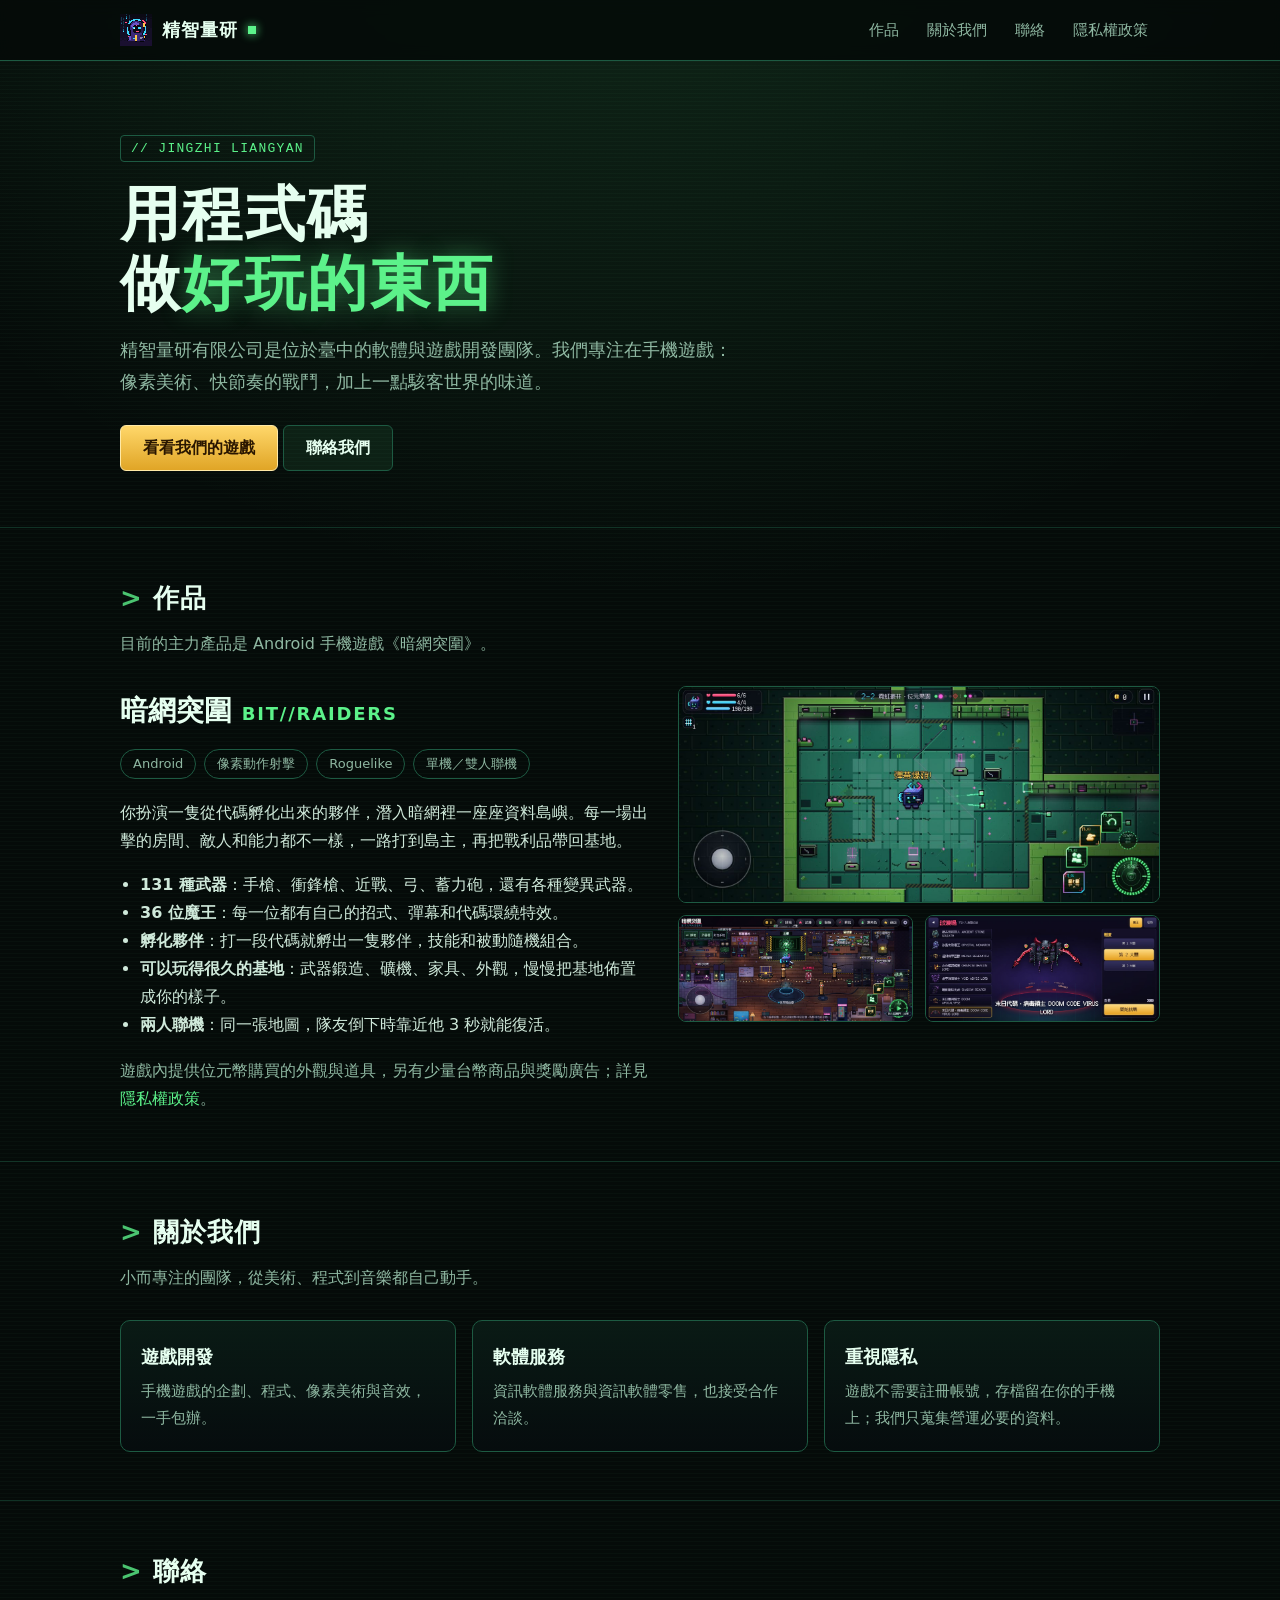
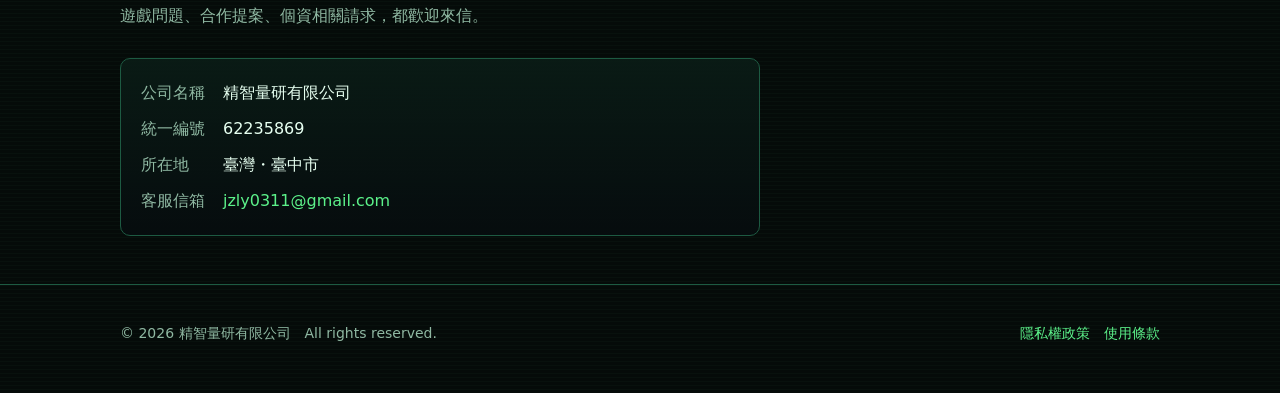
==== index.html @ 12653c2c "Publish company website Co-Authored-By: Claude Sonnet 5.5 <noreply@anthropic.com> Claude-Session: ht" ====
<!doctype html>
<html lang="zh-Hant">
<head>
<meta charset="utf-8">
<meta name="viewport" content="width=device-width,initial-scale=1">
<title>精智量研有限公司｜遊戲與軟體開發</title>
<meta name="description" content="精智量研有限公司是位於臺中的軟體與遊戲開發公司，代表作《暗網突圍 BIT//RAIDERS》。">
<link rel="icon" href="img/icon.png">
<link rel="stylesheet" href="style.css">
<script src="config.js"></script>
</head>
<body>
<header class="top"><div class="wrap">
  <a class="brand" href="#top"><img src="img/icon.png" alt=""><span>精智量研</span><i></i></a>
  <nav><a href="#games">作品</a><a href="#about">關於我們</a><a href="#contact">聯絡</a><a href="privacy.html">隱私權政策</a></nav>
</div></header>

<main id="top">
<div class="wrap">
  <div class="hero">
    <span class="tag">// JINGZHI LIANGYAN</span>
    <h1>用程式碼<br>做<em>好玩的東西</em></h1>
    <p>精智量研有限公司是位於臺中的軟體與遊戲開發團隊。我們專注在手機遊戲：像素美術、快節奏的戰鬥，加上一點駭客世界的味道。</p>
    <a class="btn go" href="#games">看看我們的遊戲</a> <a class="btn" href="#contact">聯絡我們</a>
  </div>
</div>

<section id="games"><div class="wrap">
  <h2>作品</h2>
  <p class="sub">目前的主力產品是 Android 手機遊戲《暗網突圍》。</p>
  <div class="game">
    <div>
      <h3 style="font-size:28px;margin:0 0 4px">暗網突圍 <span style="color:var(--g);font-size:18px;letter-spacing:.1em">BIT//RAIDERS</span></h3>
      <div class="chips"><span>Android</span><span>像素動作射擊</span><span>Roguelike</span><span>單機／雙人聯機</span></div>
      <p style="color:#cfe9da">你扮演一隻從代碼孵化出來的夥伴，潛入暗網裡一座座資料島嶼。每一場出擊的房間、敵人和能力都不一樣，一路打到島主，再把戰利品帶回基地。</p>
      <ul style="color:#cfe9da;padding-left:20px">
        <li><b>131 種武器</b>：手槍、衝鋒槍、近戰、弓、蓄力砲，還有各種變異武器。</li>
        <li><b>36 位魔王</b>：每一位都有自己的招式、彈幕和代碼環繞特效。</li>
        <li><b>孵化夥伴</b>：打一段代碼就孵出一隻夥伴，技能和被動隨機組合。</li>
        <li><b>可以玩得很久的基地</b>：武器鍛造、礦機、家具、外觀，慢慢把基地佈置成你的樣子。</li>
        <li><b>兩人聯機</b>：同一張地圖，隊友倒下時靠近他 3 秒就能復活。</li>
      </ul>
      <p class="sub" style="margin:18px 0 0">遊戲內提供位元幣購買的外觀與道具，另有少量台幣商品與獎勵廣告；詳見<a href="privacy.html">隱私權政策</a>。</p>
    </div>
    <div class="shots">
      <img src="img/battle.jpg" alt="《暗網突圍》戰鬥畫面" loading="lazy">
      <div class="two"><img src="img/lobby.jpg" alt="《暗網突圍》駭客基地" loading="lazy"><img src="img/boss.jpg" alt="《暗網突圍》魔王" loading="lazy"></div>
    </div>
  </div>
</div></section>

<section id="about"><div class="wrap">
  <h2>關於我們</h2>
  <p class="sub">小而專注的團隊，從美術、程式到音樂都自己動手。</p>
  <div class="grid">
    <div class="card"><h3>遊戲開發</h3><p>手機遊戲的企劃、程式、像素美術與音效，一手包辦。</p></div>
    <div class="card"><h3>軟體服務</h3><p>資訊軟體服務與資訊軟體零售，也接受合作洽談。</p></div>
    <div class="card"><h3>重視隱私</h3><p>遊戲不需要註冊帳號，存檔留在你的手機上；我們只蒐集營運必要的資料。</p></div>
  </div>
</div></section>

<section id="contact"><div class="wrap">
  <h2>聯絡</h2>
  <p class="sub">遊戲問題、合作提案、個資相關請求，都歡迎來信。</p>
  <div class="card" style="max-width:640px">
    <dl>
      <dt>公司名稱</dt><dd>精智量研有限公司</dd>
      <dt>統一編號</dt><dd>62235869</dd>
      <dt>所在地</dt><dd>臺灣・臺中市</dd>
      <dt>客服信箱</dt><dd class="js-email">（客服信箱即將公布）</dd>
    </dl>
  </div>
</div></section>
</main>

<footer><div class="wrap">
  <span>© 2026 精智量研有限公司　All rights reserved.</span>
  <span><a href="privacy.html">隱私權政策</a>　<a href="terms.html">使用條款</a></span>
</div></footer>
</body>
</html>
---- style.css ----
:root{--bg:#050b09;--bg2:#0a1612;--line:#1d5a42;--g:#5cf28a;--gd:#ffc94a;--tx:#e6fff0;--dim:#8fb8a2;--r:10px}
*{box-sizing:border-box}
html{scroll-behavior:smooth}
body{margin:0;background:var(--bg);color:var(--tx);font:16px/1.75 "Noto Sans TC","PingFang TC","Microsoft JhengHei",system-ui,sans-serif;-webkit-font-smoothing:antialiased;background-image:radial-gradient(ellipse 70% 40% at 50% -10%,rgba(92,242,138,.14),transparent),repeating-linear-gradient(0deg,rgba(120,255,170,.025) 0 1px,transparent 1px 4px)}
a{color:var(--g);text-decoration:none}a:hover{text-decoration:underline}
.wrap{width:min(1040px,100% - 32px);margin:0 auto}
header.top{position:sticky;top:0;z-index:10;background:rgba(5,11,9,.88);backdrop-filter:blur(8px);border-bottom:1px solid var(--line)}
header.top .wrap{display:flex;align-items:center;gap:16px;min-height:60px}
.brand{display:flex;align-items:center;gap:10px;color:var(--tx);font-weight:700;font-size:18px;letter-spacing:.06em}.brand:hover{text-decoration:none}
.brand img{width:32px;height:32px;image-rendering:pixelated}
.brand i{width:8px;height:8px;background:var(--g);box-shadow:0 0 10px var(--g);display:inline-block;animation:bl 1.2s steps(1) infinite}
@keyframes bl{50%{opacity:.2}}
nav{margin-left:auto;display:flex;gap:4px;flex-wrap:wrap}nav a{padding:6px 12px;color:var(--dim);border-radius:6px;font-size:15px}nav a:hover{color:var(--tx);background:rgba(92,242,138,.1);text-decoration:none}
.hero{padding:72px 0 56px}.hero .tag{display:inline-block;font:13px/1 ui-monospace,Menlo,Consolas,monospace;color:var(--g);border:1px solid var(--line);padding:6px 10px;border-radius:4px;letter-spacing:.1em;margin-bottom:18px}
.hero h1{font-size:clamp(34px,6vw,60px);line-height:1.15;margin:0 0 16px;letter-spacing:.04em}.hero h1 em{font-style:normal;color:var(--g);text-shadow:0 0 24px rgba(92,242,138,.45)}
.hero p{max-width:620px;color:var(--dim);font-size:18px;margin:0 0 28px}
.btn{display:inline-flex;align-items:center;gap:8px;min-height:46px;padding:0 22px;border-radius:6px;border:1px solid var(--line);color:var(--tx);background:rgba(92,242,138,.08);font-weight:600}.btn:hover{text-decoration:none;background:rgba(92,242,138,.16)}
.btn.go{background:linear-gradient(180deg,#ffd76a,#e0a526);color:#2a1600;border-color:#ffe9a6}
section{padding:48px 0;border-top:1px solid rgba(29,90,66,.5)}
h2{font-size:26px;margin:0 0 8px;letter-spacing:.04em}h2::before{content:"> ";color:var(--g);opacity:.8}
.sub{color:var(--dim);margin:0 0 28px;max-width:640px}
.grid{display:grid;gap:16px;grid-template-columns:repeat(auto-fit,minmax(240px,1fr))}
.card{background:linear-gradient(180deg,rgba(10,28,22,.9),rgba(6,12,14,.95));border:1px solid var(--line);border-radius:var(--r);padding:20px;position:relative}
.card h3{margin:0 0 6px;font-size:18px}.card p{margin:0;color:var(--dim);font-size:15px}
.game{display:grid;gap:28px;grid-template-columns:1fr;align-items:start}
@media(min-width:820px){.game{grid-template-columns:1.1fr 1fr}}
.shots{display:grid;gap:12px}.shots img{width:100%;height:auto;border-radius:8px;border:1px solid var(--line);display:block}
.shots .two{display:grid;grid-template-columns:1fr 1fr;gap:12px}
.chips{display:flex;flex-wrap:wrap;gap:8px;margin:14px 0 20px}.chips span{font-size:13px;border:1px solid var(--line);border-radius:999px;padding:3px 12px;color:var(--dim)}
dl{display:grid;grid-template-columns:max-content 1fr;gap:8px 18px;margin:0}dt{color:var(--dim)}dd{margin:0}
footer{padding:36px 0 48px;border-top:1px solid var(--line);color:var(--dim);font-size:14px}
footer .wrap{display:flex;flex-wrap:wrap;gap:12px 28px;justify-content:space-between}
/* 文件頁（隱私權政策／使用條款） */
.doc{padding:48px 0 64px;max-width:780px}.doc h1{font-size:34px;margin:0 0 6px}.doc .meta{color:var(--dim);margin:0 0 32px;font-size:14px}
.doc h2{font-size:21px;margin:36px 0 8px}.doc h2::before{content:"§ "}.doc p,.doc li{color:#cfe9da}.doc ul{padding-left:22px}.doc li{margin:4px 0}
.doc table{width:100%;border-collapse:collapse;font-size:15px;margin:12px 0}.doc th,.doc td{border:1px solid var(--line);padding:8px 12px;text-align:left;vertical-align:top}.doc th{background:rgba(92,242,138,.08);color:var(--g);font-weight:600}
.note{border-left:3px solid var(--gd);background:rgba(255,201,74,.07);padding:10px 14px;margin:16px 0;color:#ffe9b0}
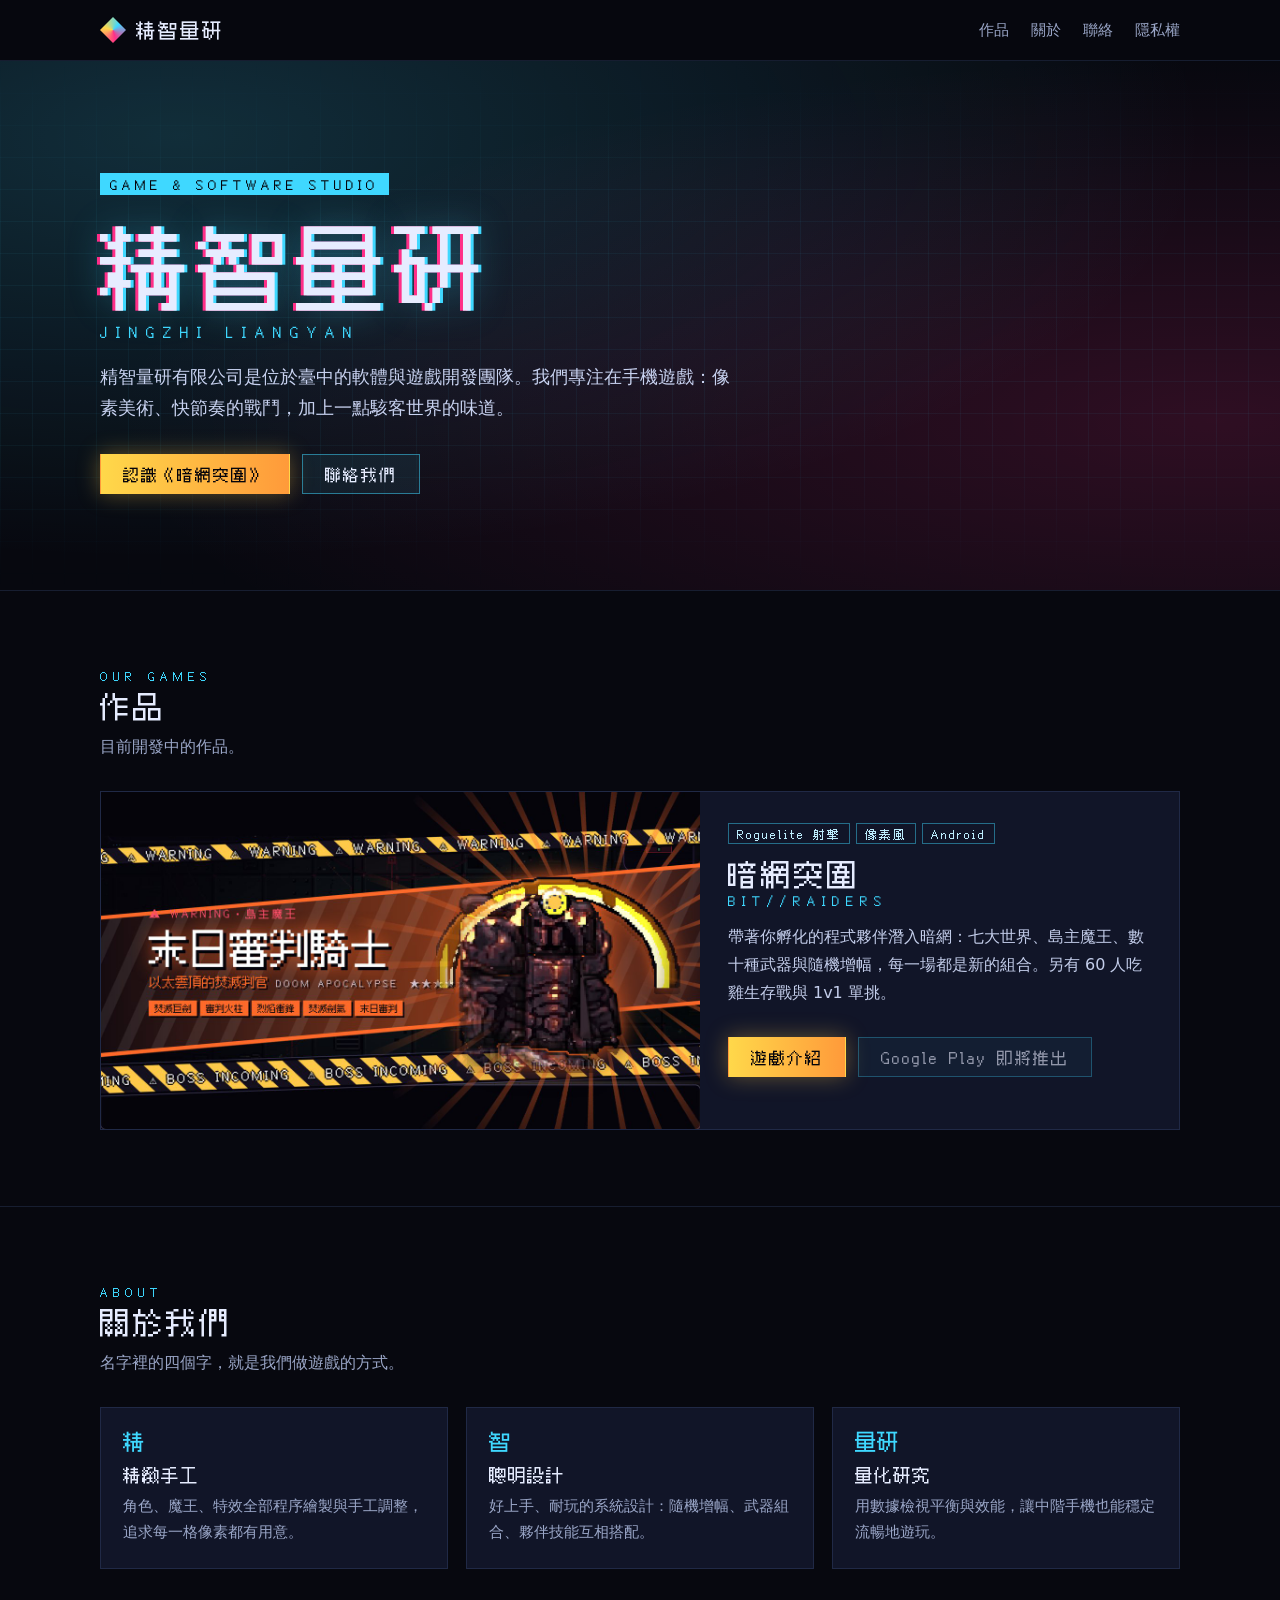
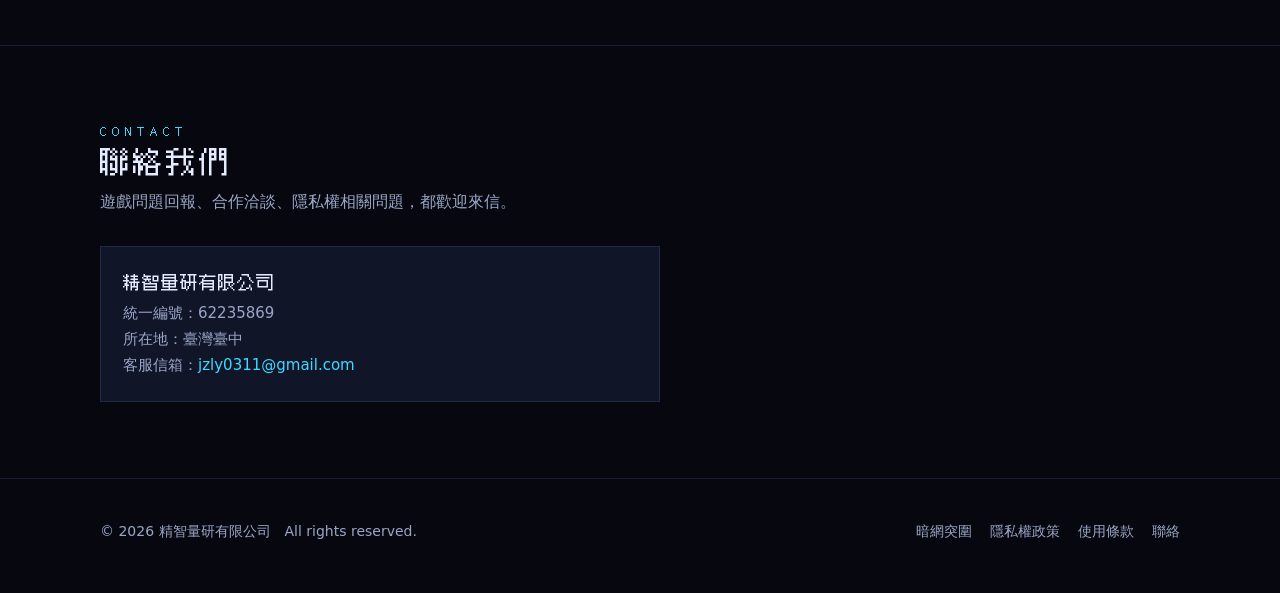
==== commit 24fac24a: "網站改版：新版首頁、暗網突圍介紹頁（宣傳片、截圖）、隱私權政策（含 AdMob、連線功能）、使用條款改用新版型、app-ads.txt Co-Authored-By: Claude Opus 5.5 " ====
--- a/index.html
+++ b/index.html
@@ -1,81 +1,67 @@
 <!doctype html>
-<html lang="zh-Hant">
+<html lang="zh-Hant-TW">
 <head>
 <meta charset="utf-8">
-<meta name="viewport" content="width=device-width,initial-scale=1">
+<meta name="viewport" content="width=device-width, initial-scale=1">
 <title>精智量研有限公司｜遊戲與軟體開發</title>
-<meta name="description" content="精智量研有限公司是位於臺中的軟體與遊戲開發公司，代表作《暗網突圍 BIT//RAIDERS》。">
-<link rel="icon" href="img/icon.png">
-<link rel="stylesheet" href="style.css">
-<script src="config.js"></script>
+<meta name="description" content="精智量研有限公司是位於臺中的軟體與遊戲開發公司，作品《暗網突圍 BIT//RAIDERS》是一款駭客主題的像素 Roguelite 射擊遊戲。">
+<meta property="og:title" content="精智量研有限公司｜遊戲與軟體開發">
+<meta property="og:description" content="作品《暗網突圍 BIT//RAIDERS》：帶著你的程式夥伴，殺出暗網。">
+<meta property="og:image" content="assets/shots/05_boss_intro.jpg">
+<link rel="icon" href="assets/icon.png">
+<link rel="stylesheet" href="assets/site.css">
 </head>
 <body>
-<header class="top"><div class="wrap">
-  <a class="brand" href="#top"><img src="img/icon.png" alt=""><span>精智量研</span><i></i></a>
-  <nav><a href="#games">作品</a><a href="#about">關於我們</a><a href="#contact">聯絡</a><a href="privacy.html">隱私權政策</a></nav>
+<header class="nav"><div class="wrap">
+  <a class="brand" href="./"><i></i>精智量研</a>
+  <ul><li><a href="#games">作品</a></li><li class="hide-s"><a href="#about">關於</a></li><li><a href="#contact">聯絡</a></li><li><a href="privacy.html">隱私權</a></li></ul>
 </div></header>
 
-<main id="top">
-<div class="wrap">
-  <div class="hero">
-    <span class="tag">// JINGZHI LIANGYAN</span>
-    <h1>用程式碼<br>做<em>好玩的東西</em></h1>
-    <p>精智量研有限公司是位於臺中的軟體與遊戲開發團隊。我們專注在手機遊戲：像素美術、快節奏的戰鬥，加上一點駭客世界的味道。</p>
-    <a class="btn go" href="#games">看看我們的遊戲</a> <a class="btn" href="#contact">聯絡我們</a>
-  </div>
-</div>
+<div class="hero"><div class="wrap">
+  <span class="kicker">GAME &amp; SOFTWARE STUDIO</span>
+  <h1>精智量研</h1>
+  <div class="en">JINGZHI LIANGYAN</div>
+  <p class="lead">精智量研有限公司是位於臺中的軟體與遊戲開發團隊。我們專注在手機遊戲：像素美術、快節奏的戰鬥，加上一點駭客世界的味道。</p>
+  <div class="btns"><a class="btn gold" href="bit-raiders.html">認識《暗網突圍》</a><a class="btn" href="#contact">聯絡我們</a></div>
+</div></div>
 
 <section id="games"><div class="wrap">
-  <h2>作品</h2>
-  <p class="sub">目前的主力產品是 Android 手機遊戲《暗網突圍》。</p>
+  <h2><small>OUR GAMES</small>作品</h2>
+  <p class="sub">目前開發中的作品。</p>
   <div class="game">
-    <div>
-      <h3 style="font-size:28px;margin:0 0 4px">暗網突圍 <span style="color:var(--g);font-size:18px;letter-spacing:.1em">BIT//RAIDERS</span></h3>
-      <div class="chips"><span>Android</span><span>像素動作射擊</span><span>Roguelike</span><span>單機／雙人聯機</span></div>
-      <p style="color:#cfe9da">你扮演一隻從代碼孵化出來的夥伴，潛入暗網裡一座座資料島嶼。每一場出擊的房間、敵人和能力都不一樣，一路打到島主，再把戰利品帶回基地。</p>
-      <ul style="color:#cfe9da;padding-left:20px">
-        <li><b>131 種武器</b>：手槍、衝鋒槍、近戰、弓、蓄力砲，還有各種變異武器。</li>
-        <li><b>36 位魔王</b>：每一位都有自己的招式、彈幕和代碼環繞特效。</li>
-        <li><b>孵化夥伴</b>：打一段代碼就孵出一隻夥伴，技能和被動隨機組合。</li>
-        <li><b>可以玩得很久的基地</b>：武器鍛造、礦機、家具、外觀，慢慢把基地佈置成你的樣子。</li>
-        <li><b>兩人聯機</b>：同一張地圖，隊友倒下時靠近他 3 秒就能復活。</li>
-      </ul>
-      <p class="sub" style="margin:18px 0 0">遊戲內提供位元幣購買的外觀與道具，另有少量台幣商品與獎勵廣告；詳見<a href="privacy.html">隱私權政策</a>。</p>
-    </div>
-    <div class="shots">
-      <img src="img/battle.jpg" alt="《暗網突圍》戰鬥畫面" loading="lazy">
-      <div class="two"><img src="img/lobby.jpg" alt="《暗網突圍》駭客基地" loading="lazy"><img src="img/boss.jpg" alt="《暗網突圍》魔王" loading="lazy"></div>
+    <div class="art"><img src="assets/shots/05_boss_intro.jpg" alt="暗網突圍 魔王登場畫面" loading="lazy"></div>
+    <div class="info">
+      <span class="tag">Roguelite 射擊</span><span class="tag">像素風</span><span class="tag">Android</span>
+      <h3>暗網突圍</h3>
+      <div class="en">BIT//RAIDERS</div>
+      <p>帶著你孵化的程式夥伴潛入暗網：七大世界、島主魔王、數十種武器與隨機增幅，每一場都是新的組合。另有 60 人吃雞生存戰與 1v1 單挑。</p>
+      <div class="btns"><a class="btn gold" href="bit-raiders.html">遊戲介紹</a><span class="btn off">Google Play 即將推出</span></div>
     </div>
   </div>
 </div></section>
 
 <section id="about"><div class="wrap">
-  <h2>關於我們</h2>
-  <p class="sub">小而專注的團隊，從美術、程式到音樂都自己動手。</p>
-  <div class="grid">
-    <div class="card"><h3>遊戲開發</h3><p>手機遊戲的企劃、程式、像素美術與音效，一手包辦。</p></div>
-    <div class="card"><h3>軟體服務</h3><p>資訊軟體服務與資訊軟體零售，也接受合作洽談。</p></div>
-    <div class="card"><h3>重視隱私</h3><p>遊戲不需要註冊帳號，存檔留在你的手機上；我們只蒐集營運必要的資料。</p></div>
+  <h2><small>ABOUT</small>關於我們</h2>
+  <p class="sub">名字裡的四個字，就是我們做遊戲的方式。</p>
+  <div class="grid3">
+    <div class="card"><div class="ic">精</div><h3>精緻手工</h3><p>角色、魔王、特效全部程序繪製與手工調整，追求每一格像素都有用意。</p></div>
+    <div class="card"><div class="ic">智</div><h3>聰明設計</h3><p>好上手、耐玩的系統設計：隨機增幅、武器組合、夥伴技能互相搭配。</p></div>
+    <div class="card"><div class="ic">量研</div><h3>量化研究</h3><p>用數據檢視平衡與效能，讓中階手機也能穩定流暢地遊玩。</p></div>
   </div>
 </div></section>
 
 <section id="contact"><div class="wrap">
-  <h2>聯絡</h2>
-  <p class="sub">遊戲問題、合作提案、個資相關請求，都歡迎來信。</p>
-  <div class="card" style="max-width:640px">
-    <dl>
-      <dt>公司名稱</dt><dd>精智量研有限公司</dd>
-      <dt>統一編號</dt><dd>62235869</dd>
-      <dt>所在地</dt><dd>臺灣・臺中市</dd>
-      <dt>客服信箱</dt><dd class="js-email">（客服信箱即將公布）</dd>
-    </dl>
+  <h2><small>CONTACT</small>聯絡我們</h2>
+  <p class="sub">遊戲問題回報、合作洽談、隱私權相關問題，都歡迎來信。</p>
+  <div class="card" style="max-width:560px">
+    <h3>精智量研有限公司</h3>
+    <p>統一編號：62235869<br>所在地：臺灣臺中<br>客服信箱：<a href="mailto:jzly0311@gmail.com">jzly0311@gmail.com</a></p>
   </div>
 </div></section>
-</main>
 
 <footer><div class="wrap">
-  <span>© 2026 精智量研有限公司　All rights reserved.</span>
-  <span><a href="privacy.html">隱私權政策</a>　<a href="terms.html">使用條款</a></span>
+  <div>© 2026 精智量研有限公司　All rights reserved.</div>
+  <nav><a href="bit-raiders.html">暗網突圍</a><a href="privacy.html">隱私權政策</a><a href="terms.html">使用條款</a><a href="mailto:jzly0311@gmail.com">聯絡</a></nav>
 </div></footer>
 </body>
 </html>
--- a/assets/site.css
+++ b/assets/site.css
@@ -0,0 +1,107 @@
+/* 精智量研 官方網站：共用樣式（深色霓虹，與遊戲美術一致；手機優先） */
+@font-face { font-family: "FusionPixel"; src: url("fusion-pixel-12px-tc.woff2") format("woff2"); font-display: swap; }
+:root {
+  --bg: #07080f; --bg2: #0d1020; --panel: #111528; --line: rgba(120, 160, 255, .14);
+  --text: #e6ecff; --dim: #9aa6c7; --cy: #3fd8ff; --mg: #ff2e88; --gold: #ffd84a; --gr: #38ff9c;
+  --pixel: "FusionPixel", "Noto Sans TC", system-ui, sans-serif;
+  --sans: "Noto Sans TC", "PingFang TC", "Microsoft JhengHei", system-ui, -apple-system, sans-serif;
+  --wrap: 1120px;
+}
+* { box-sizing: border-box; }
+html { scroll-behavior: smooth; }
+body { margin: 0; background: var(--bg); color: var(--text); font: 16px/1.75 var(--sans); -webkit-font-smoothing: antialiased; }
+a { color: var(--cy); text-decoration: none; } a:hover { text-decoration: underline; }
+img, video { max-width: 100%; display: block; }
+.wrap { max-width: var(--wrap); margin: 0 auto; padding: 0 20px; }
+
+/* 頂欄 */
+.nav { position: sticky; top: 0; z-index: 50; background: rgba(7, 8, 15, .82); backdrop-filter: blur(10px); border-bottom: 1px solid var(--line); }
+.nav .wrap { display: flex; align-items: center; justify-content: space-between; height: 60px; gap: 16px; }
+.brand { display: flex; align-items: center; gap: 10px; color: var(--text); font: 20px/1 var(--pixel); letter-spacing: 2px; }
+.brand:hover { text-decoration: none; }
+.brand i { width: 26px; height: 26px; background: conic-gradient(from 45deg, var(--cy), var(--mg), var(--gold), var(--cy)); clip-path: polygon(50% 0, 100% 50%, 50% 100%, 0 50%); box-shadow: 0 0 18px rgba(63, 216, 255, .5); }
+.nav ul { display: flex; gap: 22px; list-style: none; margin: 0; padding: 0; font-size: 15px; }
+.nav ul a { color: var(--dim); } .nav ul a:hover, .nav ul a.on { color: var(--text); text-decoration: none; }
+
+/* 首屏 */
+.hero { position: relative; overflow: hidden; padding: 110px 0 96px; border-bottom: 1px solid var(--line); }
+.hero::before { content: ""; position: absolute; inset: -40%; background: radial-gradient(ellipse at 30% 30%, rgba(63, 216, 255, .18), transparent 45%), radial-gradient(ellipse at 75% 60%, rgba(255, 46, 136, .16), transparent 45%); pointer-events: none; }
+.hero::after { content: ""; position: absolute; inset: 0; background: linear-gradient(rgba(63, 216, 255, .05) 1px, transparent 1px) 0 0/32px 32px, linear-gradient(90deg, rgba(63, 216, 255, .05) 1px, transparent 1px) 0 0/32px 32px; mask-image: linear-gradient(transparent, #000 30%, #000 70%, transparent); pointer-events: none; }
+.hero .wrap { position: relative; z-index: 1; }
+.kicker { display: inline-block; font: 13px/1 var(--pixel); letter-spacing: 4px; color: #05040b; background: var(--cy); padding: 5px 10px 4px; }
+.hero h1 { margin: 18px 0 10px; font: clamp(44px, 9vw, 92px)/1.05 var(--pixel); letter-spacing: 6px; text-shadow: -3px 0 0 var(--mg), 3px 0 0 var(--cy), 0 0 34px rgba(63, 216, 255, .35); }
+.hero .en { font: 15px/1 var(--pixel); letter-spacing: 8px; color: var(--cy); }
+.hero p.lead { max-width: 640px; margin: 22px 0 0; font-size: 18px; color: #c8d2f0; }
+.btns { display: flex; flex-wrap: wrap; gap: 12px; margin-top: 30px; }
+.btn { display: inline-flex; align-items: center; gap: 8px; padding: 11px 22px; font: 16px/1 var(--pixel); letter-spacing: 2px; color: var(--text); border: 1px solid rgba(63, 216, 255, .5); background: rgba(63, 216, 255, .08); }
+.btn:hover { text-decoration: none; background: rgba(63, 216, 255, .18); }
+.btn.gold { color: #05040b; border-color: transparent; background: linear-gradient(90deg, var(--gold), #ff9a3a); box-shadow: 0 0 22px rgba(255, 200, 74, .35); }
+.btn.gold:hover { filter: brightness(1.08); }
+.btn.off { opacity: .6; pointer-events: none; }
+
+/* 區塊 */
+section { padding: 76px 0; border-bottom: 1px solid var(--line); }
+h2 { margin: 0 0 8px; font: 30px/1.3 var(--pixel); letter-spacing: 3px; }
+h2 small { display: block; font: 12px/1.6 var(--pixel); letter-spacing: 5px; color: var(--cy); }
+.sub { color: var(--dim); margin: 0 0 30px; }
+.grid3 { display: grid; grid-template-columns: repeat(3, 1fr); gap: 18px; }
+.card { background: var(--panel); border: 1px solid var(--line); padding: 22px; }
+.card h3 { margin: 0 0 6px; font: 18px/1.4 var(--pixel); letter-spacing: 1px; }
+.card p { margin: 0; color: var(--dim); font-size: 15px; }
+.card .ic { font: 22px/1 var(--pixel); color: var(--cy); margin-bottom: 10px; }
+
+/* 遊戲卡 */
+.game { display: grid; grid-template-columns: 1.25fr 1fr; gap: 0; background: var(--panel); border: 1px solid var(--line); overflow: hidden; }
+.game .art { position: relative; min-height: 280px; background: #000 center/cover; }
+.game .art img { width: 100%; height: 100%; object-fit: cover; }
+.game .info { padding: 28px; }
+.game .tag { display: inline-block; font: 12px/1 var(--pixel); letter-spacing: 2px; padding: 4px 8px 3px; margin: 0 6px 6px 0; border: 1px solid rgba(63, 216, 255, .45); color: #bfefff; }
+.game h3 { margin: 6px 0 2px; font: 30px/1.2 var(--pixel); letter-spacing: 3px; }
+.game .en { font: 13px/1 var(--pixel); letter-spacing: 6px; color: var(--cy); }
+.game p { color: #c3cdea; }
+
+/* 遊戲頁 */
+.gh { display: grid; grid-template-columns: 120px 1fr; gap: 24px; align-items: center; }
+.gh img.icon { width: 120px; height: 120px; image-rendering: pixelated; border-radius: 22px; box-shadow: 0 0 0 1px var(--line), 0 12px 40px rgba(63, 216, 255, .25); }
+.video { position: relative; border: 1px solid var(--line); background: #000; aspect-ratio: 16 / 9; }
+.video video { width: 100%; height: 100%; }
+.shots { display: grid; grid-template-columns: repeat(2, 1fr); gap: 14px; }
+.shots figure { margin: 0; background: var(--panel); border: 1px solid var(--line); }
+.shots img { width: 100%; aspect-ratio: 16 / 9; object-fit: cover; }
+.shots figcaption { padding: 10px 14px; font-size: 14px; color: var(--dim); }
+.shots figcaption b { color: var(--text); font: 15px/1.4 var(--pixel); letter-spacing: 1px; margin-right: 6px; }
+.feat { display: grid; grid-template-columns: repeat(2, 1fr); gap: 14px; }
+
+/* 文件頁（隱私權政策） */
+.doc { max-width: 820px; }
+.doc h1 { font: 34px/1.3 var(--pixel); letter-spacing: 3px; margin: 0 0 6px; }
+.doc .meta { color: var(--dim); font-size: 14px; margin-bottom: 30px; }
+.doc h2 { font: 21px/1.4 var(--pixel); letter-spacing: 1px; margin: 38px 0 10px; padding-top: 6px; border-top: 1px solid var(--line); }
+.doc h3 { font-size: 17px; margin: 22px 0 6px; }
+.doc p, .doc li { color: #cdd6f2; }
+.doc ul { padding-left: 22px; }
+.doc table { width: 100%; border-collapse: collapse; font-size: 14px; margin: 10px 0; }
+.doc th, .doc td { border: 1px solid var(--line); padding: 8px 10px; text-align: left; vertical-align: top; }
+.doc th { background: var(--panel); color: var(--text); }
+.note { background: rgba(63, 216, 255, .07); border-left: 3px solid var(--cy); padding: 12px 16px; margin: 16px 0; color: #cdd6f2; }
+
+/* 頁尾 */
+footer { padding: 40px 0 50px; color: var(--dim); font-size: 14px; }
+footer .wrap { display: flex; flex-wrap: wrap; justify-content: space-between; gap: 14px; }
+footer a { color: var(--dim); } footer a:hover { color: var(--text); }
+footer nav { display: flex; gap: 18px; flex-wrap: wrap; }
+
+@media (max-width: 860px) {
+  .grid3, .feat { grid-template-columns: 1fr; }
+  .game { grid-template-columns: 1fr; }
+  .game .art { min-height: 200px; }
+  .shots { grid-template-columns: 1fr; }
+  .hero { padding: 72px 0 64px; }
+  section { padding: 56px 0; }
+}
+@media (max-width: 560px) {
+  .nav ul { gap: 14px; font-size: 14px; }
+  .nav ul li.hide-s { display: none; }
+  .gh { grid-template-columns: 84px 1fr; gap: 16px; }
+  .gh img.icon { width: 84px; height: 84px; border-radius: 16px; }
+}
